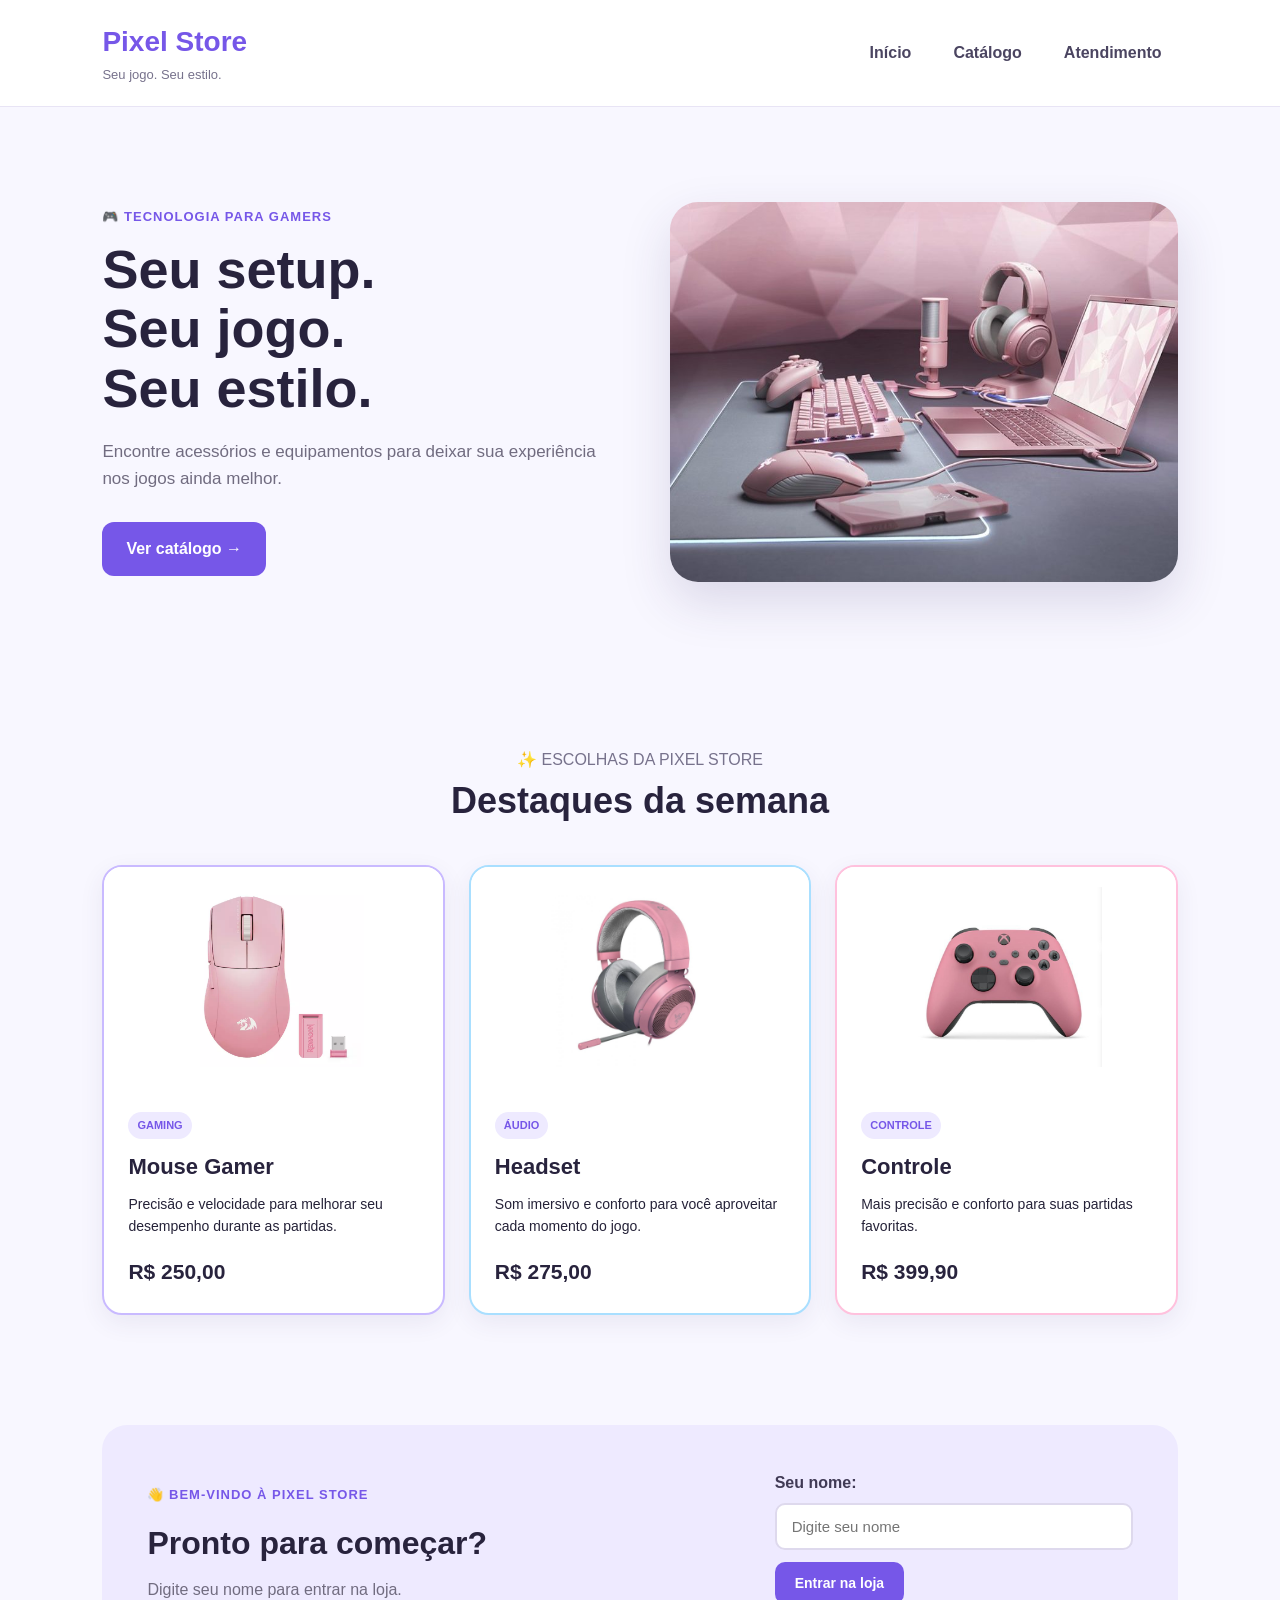
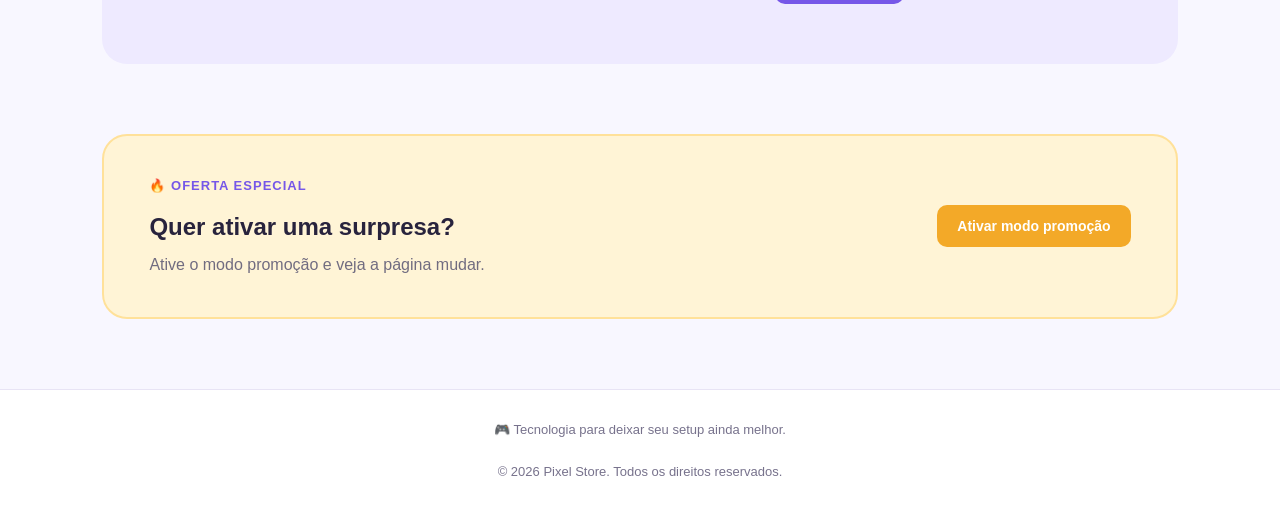
==== index.html @ 941feed3 "Finaliza projeto Pixel Store" ====
<!DOCTYPE html>
<html lang="pt-BR">

<head>
    <meta charset="UTF-8">
    <meta name="viewport" content="width=device-width, initial-scale=1.0">
    <title>Pixel Store | Início</title>
    <link rel="stylesheet" href="style.css">
</head>

<body>

    <header>
        <div class="logo">
            <h1>Pixel Store</h1>
            <p>Seu jogo. Seu estilo.</p>
        </div>

        <nav>
            <a href="index.html">Início</a>
            <a href="catalogo.html">Catálogo</a>
            <a href="atendimento.html">Atendimento</a>
        </nav>
    </header>

    <main>

        <section class="hero">

            <div class="hero-text">
                <p class="tag">🎮 TECNOLOGIA PARA GAMERS</p>

                <h2>Seu setup.<br>Seu jogo.<br>Seu estilo.</h2>

                <p>
                    Encontre acessórios e equipamentos para deixar
                    sua experiência nos jogos ainda melhor.
                </p>

                <a href="catalogo.html" class="botao">
                    Ver catálogo →
                </a>
            </div>

            <div class="hero-image">
                <img src="imagens/setup-gamer.jpg" alt="Setup gamer com computador e acessórios">
            </div>

        </section>

        <section class="destaques" id="destaques">

            <div class="titulo-secao">
                <p>✨ ESCOLHAS DA PIXEL STORE</p>
                <h2>Destaques da semana</h2>
            </div>

            <div class="cards">

                <article class="card card-roxo">

                    <img src="imagens/mouse.webp" alt="Mouse Gamer">

                    <div class="card-conteudo">
                        <span class="categoria">GAMING</span>

                        <h3>Mouse Gamer</h3>

                        <p>
                            Precisão e velocidade para melhorar
                            seu desempenho durante as partidas.
                        </p>

                        <strong>R$ 250,00</strong>
                    </div>

                </article>

                <article class="card card-azul">

                    <img src="imagens/headset.jpg" alt="Headset Gamer">

                    <div class="card-conteudo">
                        <span class="categoria">ÁUDIO</span>

                        <h3>Headset</h3>

                        <p>
                            Som imersivo e conforto para você
                            aproveitar cada momento do jogo.
                        </p>

                        <strong>R$ 275,00</strong>
                    </div>

                </article>

                <article class="card card-rosa">

                    <img src="imagens/controle.jpg" alt="Controle Gamer">

                    <div class="card-conteudo">
                        <span class="categoria">CONTROLE</span>

                        <h3>Controle</h3>

                        <p>
                            Mais precisão e conforto para suas
                            partidas favoritas.
                        </p>

                        <strong>R$ 399,90</strong>
                    </div>

                </article>

            </div>

        </section>

        <section class="boas-vindas">

            <div>
                <p class="tag">👋 BEM-VINDO À PIXEL STORE</p>

                <h2>Pronto para começar?</h2>

                <p>
                    Digite seu nome para entrar na loja.
                </p>
            </div>

            <div class="entrada-nome">

                <label for="nome">Seu nome:</label>

                <input
                    type="text"
                    id="nome"
                    placeholder="Digite seu nome"
                >

                <button onclick="entrarNaLoja()">
                    Entrar na loja
                </button>

                <p id="mensagem-boas-vindas"></p>

            </div>

        </section>

        <section class="promocao" id="promocao">

            <div>
                <p class="tag">🔥 OFERTA ESPECIAL</p>

                <h2>Quer ativar uma surpresa?</h2>

                <p>
                    Ative o modo promoção e veja a página mudar.
                </p>
            </div>

            <button onclick="ativarPromocao()">
                Ativar modo promoção
            </button>

        </section>

    </main>

    <footer>
        <p>🎮 Tecnologia para deixar seu setup ainda melhor.</p>
        <br>
        <p>© 2026 Pixel Store. Todos os direitos reservados.</p>
    </footer>

    <script src="script.js"></script>

</body>

</html>
---- style.css ----
* {
    margin: 0;
    padding: 0;
    box-sizing: border-box;
}

body {
    font-family: Arial, Helvetica, sans-serif;
    background-color: #f8f7ff;
    color: #252238;
    line-height: 1.6;
}

header {
    background-color: #ffffff;
    padding: 20px 8%;
    display: flex;
    justify-content: space-between;
    align-items: center;
    border-bottom: 1px solid #e8e4f5;
    position: sticky;
    top: 0;
    z-index: 10;
}

.logo h1 {
    color: #7657e8;
    font-size: 28px;
    font-weight: 800;
}

.logo p {
    color: #77728c;
    font-size: 13px;
}

nav {
    display: flex;
    gap: 10px;
}

nav a {
    color: #4b4561;
    text-decoration: none;
    font-weight: bold;
    padding: 10px 16px;
    border-radius: 10px;
    transition: 0.3s;
}

nav a:hover {
    background-color: #eeeaff;
    color: #7657e8;
}

nav a:active {
    background-color: #7657e8;
    color: #ffffff;
}

main {
    width: 84%;
    max-width: 1200px;
    margin: 0 auto;
}

.hero {
    min-height: 570px;
    display: flex;
    justify-content: space-between;
    align-items: center;
    gap: 60px;
    padding: 70px 0;
}

.hero-text {
    flex: 1;
}

.tag {
    color: #7657e8;
    font-size: 13px;
    font-weight: bold;
    letter-spacing: 1px;
    margin-bottom: 12px;
}

.hero-text h2 {
    font-size: 54px;
    line-height: 1.1;
    margin-bottom: 20px;
    color: #28233d;
}

.hero-text > p:not(.tag) {
    color: #716c80;
    font-size: 17px;
    max-width: 520px;
    margin-bottom: 30px;
}

.botao {
    display: inline-block;
    background-color: #7657e8;
    color: #ffffff;
    text-decoration: none;
    font-weight: bold;
    padding: 14px 24px;
    border-radius: 12px;
    transition: 0.3s;
}

.botao:hover {
    background-color: #6041d2;
    transform: translateY(-3px);
    box-shadow: 0 8px 20px rgba(118, 87, 232, 0.25);
}

.botao:active {
    transform: translateY(0);
}

.hero-image {
    flex: 1;
    display: flex;
    justify-content: center;
}

.hero-image img {
    width: 100%;
    max-width: 520px;
    height: 380px;
    object-fit: cover;
    border-radius: 28px;
    box-shadow: 0 20px 50px rgba(54, 43, 100, 0.15);
}

.destaques {
    padding: 70px 0;
}

.titulo-secao {
    text-align: center;
    margin-bottom: 35px;
}

.titulo-secao h2,
.pagina-titulo h2 {
    font-size: 36px;
    color: #28233d;
    margin-bottom: 10px;
}

.titulo-secao p:not(.tag) {
    color: #77728c;
}

.cards {
    display: flex;
    gap: 24px;
    justify-content: center;
    align-items: stretch;
}

.card {
    flex: 1;
    background-color: #ffffff;
    border: 2px solid transparent;
    border-radius: 20px;
    overflow: hidden;
    box-shadow: 0 8px 25px rgba(60, 50, 100, 0.08);
    transition: 0.3s;
}

.card:hover {
    transform: translateY(-8px);
    box-shadow: 0 15px 35px rgba(60, 50, 100, 0.15);
}

.card img {
    width: 100%;
    height: 220px;
    object-fit: contain;
    display: block;
    padding: 20px 35px;
    background-color: #ffffff;
}

.card-conteudo {
    padding: 24px;
}

.categoria {
    display: inline-block;
    font-size: 11px;
    font-weight: bold;
    color: #7657e8;
    background-color: #eeeaff;
    padding: 5px 9px;
    border-radius: 20px;
    margin-bottom: 10px;
}

.card h3 {
    font-size: 22px;
    margin-bottom: 8px;
    color: #28233d;
}

.card p {s
    color: #77728c;
    font-size: 14px;
    margin-bottom: 18px;
}

.card strong {
    color: #28233d;
    font-size: 21px;
}

.card-roxo {
    border-color: #c9baff;
}

.card-azul {
    border-color: #a9dfff;
}

.card-rosa {
    border-color: #ffc1dd;
}

.card-amarelo {
    border-color: #ffe19a;
}

.boas-vindas {
    margin: 40px 0 70px;
    padding: 45px;
    background-color: #eeeaff;
    border-radius: 25px;
    display: flex;
    justify-content: space-between;
    align-items: center;
    gap: 40px;
}

.boas-vindas h2 {
    color: #28233d;
    font-size: 32px;
    margin-bottom: 8px;
}

.boas-vindas > div:first-child > p:not(.tag) {
    color: #716c80;
}

.entrada-nome {
    min-width: 330px;
}

.entrada-nome label,
.campo label {
    display: block;
    font-weight: bold;
    color: #403a55;
    margin-bottom: 7px;
}

input,
select,
textarea {
    width: 100%;
    padding: 13px 15px;
    border: 2px solid #ded9ed;
    border-radius: 10px;
    background-color: #ffffff;
    color: #302b43;
    font-family: inherit;
    font-size: 15px;
    outline: none;
    transition: 0.3s;
}

input:focus,
select:focus,
textarea:focus {
    border-color: #7657e8;
    box-shadow: 0 0 0 3px rgba(118, 87, 232, 0.1);
}

.entrada-nome input {
    margin-bottom: 12px;
}

button {
    border: none;
    background-color: #7657e8;
    color: #ffffff;
    padding: 13px 20px;
    border-radius: 10px;
    font-weight: bold;
    font-size: 14px;
    cursor: pointer;
    transition: 0.3s;
}

button:hover {
    background-color: #6041d2;
    transform: translateY(-2px);
    box-shadow: 0 7px 18px rgba(118, 87, 232, 0.25);
}

button:active {
    transform: scale(0.96);
}

#mensagem-boas-vindas {
    margin-top: 15px;
    color: #7657e8;
    font-weight: bold;
}

.promocao {
    margin-bottom: 70px;
    padding: 40px 45px;
    background-color: #fff4d6;
    border: 2px solid #ffe19a;
    border-radius: 25px;
    display: flex;
    justify-content: space-between;
    align-items: center;
    gap: 30px;
}

.promocao h2 {
    color: #28233d;
    margin-bottom: 5px;
}

.promocao p:not(.tag) {
    color: #716c80;
}

.promocao button {
    background-color: #f3a928;
    color: #ffffff;
}

.promocao button:hover {
    background-color: #d98d0d;
}

.pagina-titulo {
    text-align: center;
    padding: 70px 0 45px;
}

.pagina-titulo > p:not(.tag) {
    max-width: 650px;
    margin: 0 auto;
    color: #77728c;
}

.catalogo {
    padding-bottom: 70px;
}

.simulador {
    background-color: #ffffff;
    border: 2px solid #ded9ed;
    border-radius: 25px;
    padding: 45px;
    margin-bottom: 80px;
    box-shadow: 0 8px 25px rgba(60, 50, 100, 0.06);
}

.form-compra {
    display: flex;
    align-items: end;
    gap: 20px;
    margin-top: 30px;
}

.campo {
    flex: 1;
}

.form-compra button {
    min-height: 47px;
}

.resultado-compra {
    margin-top: 30px;
    padding: 20px;
    border-radius: 15px;
    background-color: #f8f7ff;
}

#resultado {
    color: #28233d;
    font-weight: bold;
}

#frete {
    margin-top: 8px;
    font-weight: bold;
}

.atendimento {
    max-width: 750px;
    margin: 0 auto 80px;
}

fieldset {
    border: 2px solid #ded9ed;
    border-radius: 25px;
    padding: 40px;
    background-color: #ffffff;
    box-shadow: 0 8px 25px rgba(60, 50, 100, 0.06);
    transition: 0.3s;
}

legend {
    padding: 0 12px;
    color: #7657e8;
    font-size: 20px;
    font-weight: bold;
}

.campo {
    margin-bottom: 20px;
}

textarea {
    resize: vertical;
}

.botoes-atendimento {
    display: flex;
    gap: 12px;
    margin-top: 25px;
}

.botoes-atendimento button:last-child {
    background-color: #f5b83d;
}

.botoes-atendimento button:last-child:hover {
    background-color: #db9c19;
}

.respostas {
    margin-top: 25px;
}

#resposta-atendimento,
#resposta-idade {
    margin-top: 10px;
    font-weight: bold;
}

footer {
    background-color: #ffffff;
    border-top: 1px solid #e8e4f5;
    text-align: center;
    padding: 30px 20px;
    color: #77728c;
    font-size: 13px;
}

footer p + p {
    margin-top: 5px;
}

@media (max-width: 800px) {

    header {
        flex-direction: column;
        gap: 15px;
    }

    .hero {
        flex-direction: column;
        text-align: center;
    }

    .hero-text > p:not(.tag) {
        margin-left: auto;
        margin-right: auto;
    }

    .hero-text h2 {
        font-size: 42px;
    }

    .cards {
        flex-wrap: wrap;
    }

    .card {
        min-width: 280px;
    }

    .boas-vindas,
    .promocao {
        flex-direction: column;
        text-align: center;
    }

    .entrada-nome {
        width: 100%;
    }

    .form-compra {
        flex-direction: column;
        align-items: stretch;
    }

    .botoes-atendimento {
        flex-direction: column;
    }
}
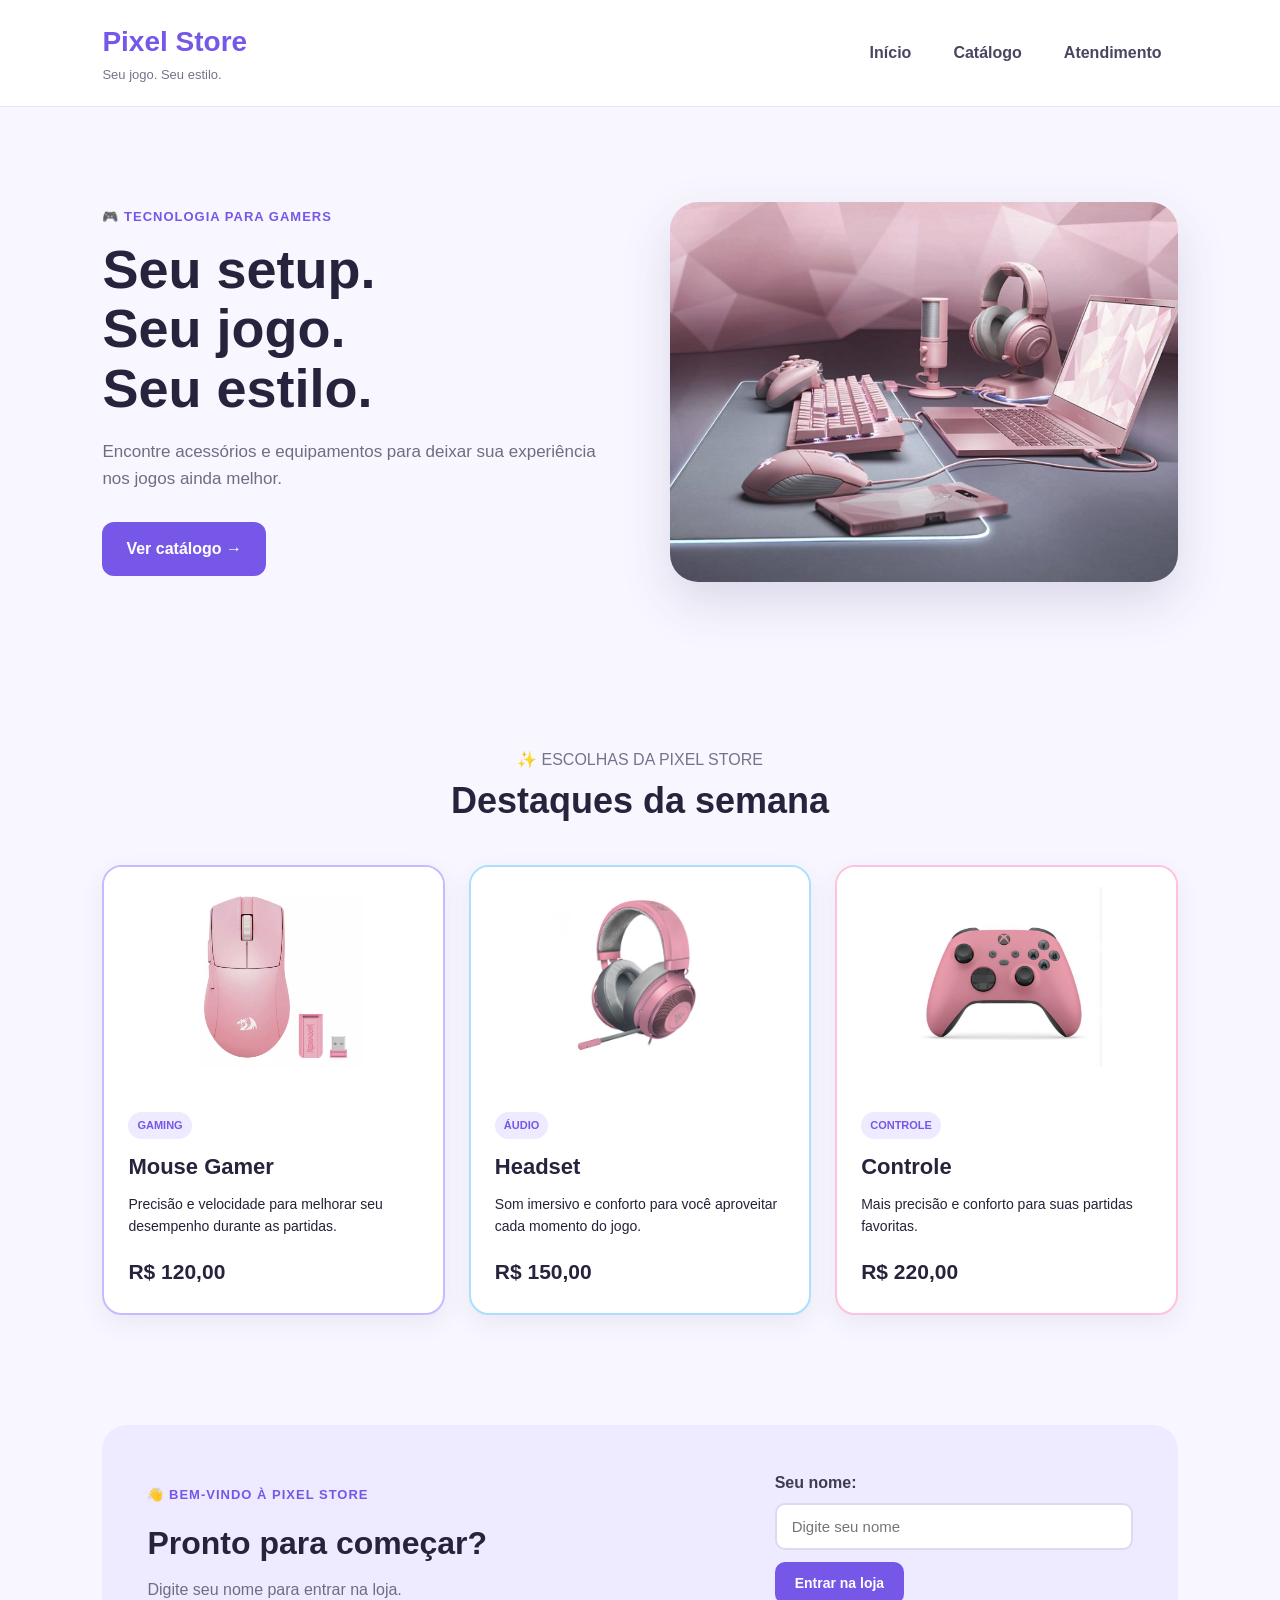
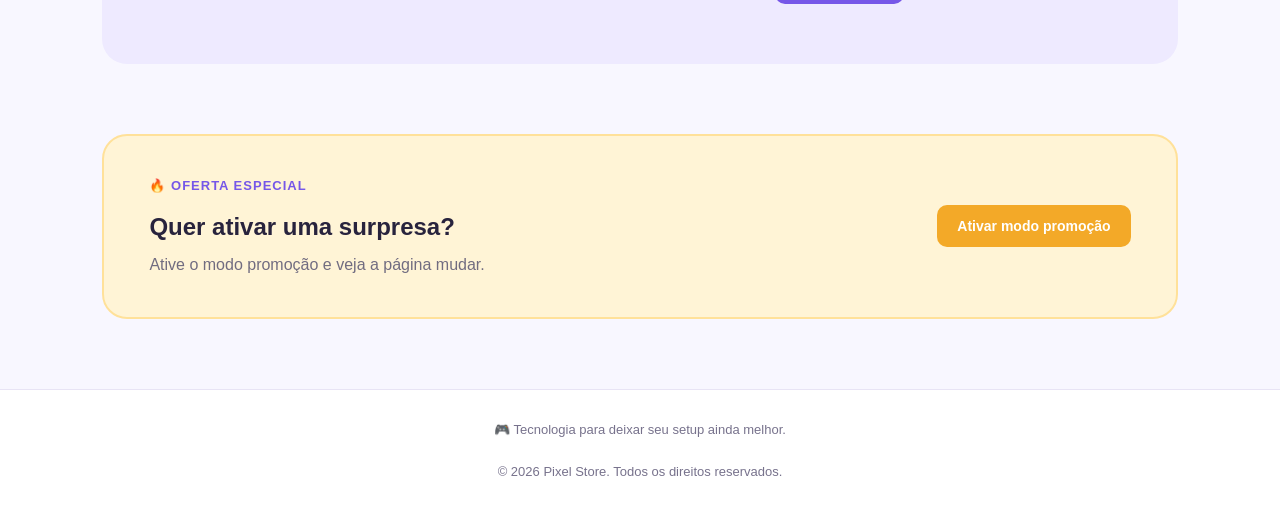
==== commit 58998a35: "Finaliza projeto Pixel Store" ====
--- a/index.html
+++ b/index.html
@@ -71,7 +71,7 @@
                             seu desempenho durante as partidas.
                         </p>
 
-                        <strong>R$ 250,00</strong>
+                        <strong>R$ 120,00</strong>
                     </div>
 
                 </article>
@@ -90,7 +90,7 @@
                             aproveitar cada momento do jogo.
                         </p>
 
-                        <strong>R$ 275,00</strong>
+                        <strong>R$ 150,00</strong>
                     </div>
 
                 </article>
@@ -109,7 +109,7 @@
                             partidas favoritas.
                         </p>
 
-                        <strong>R$ 399,90</strong>
+                        <strong>R$ 220,00</strong>
                     </div>
 
                 </article>
